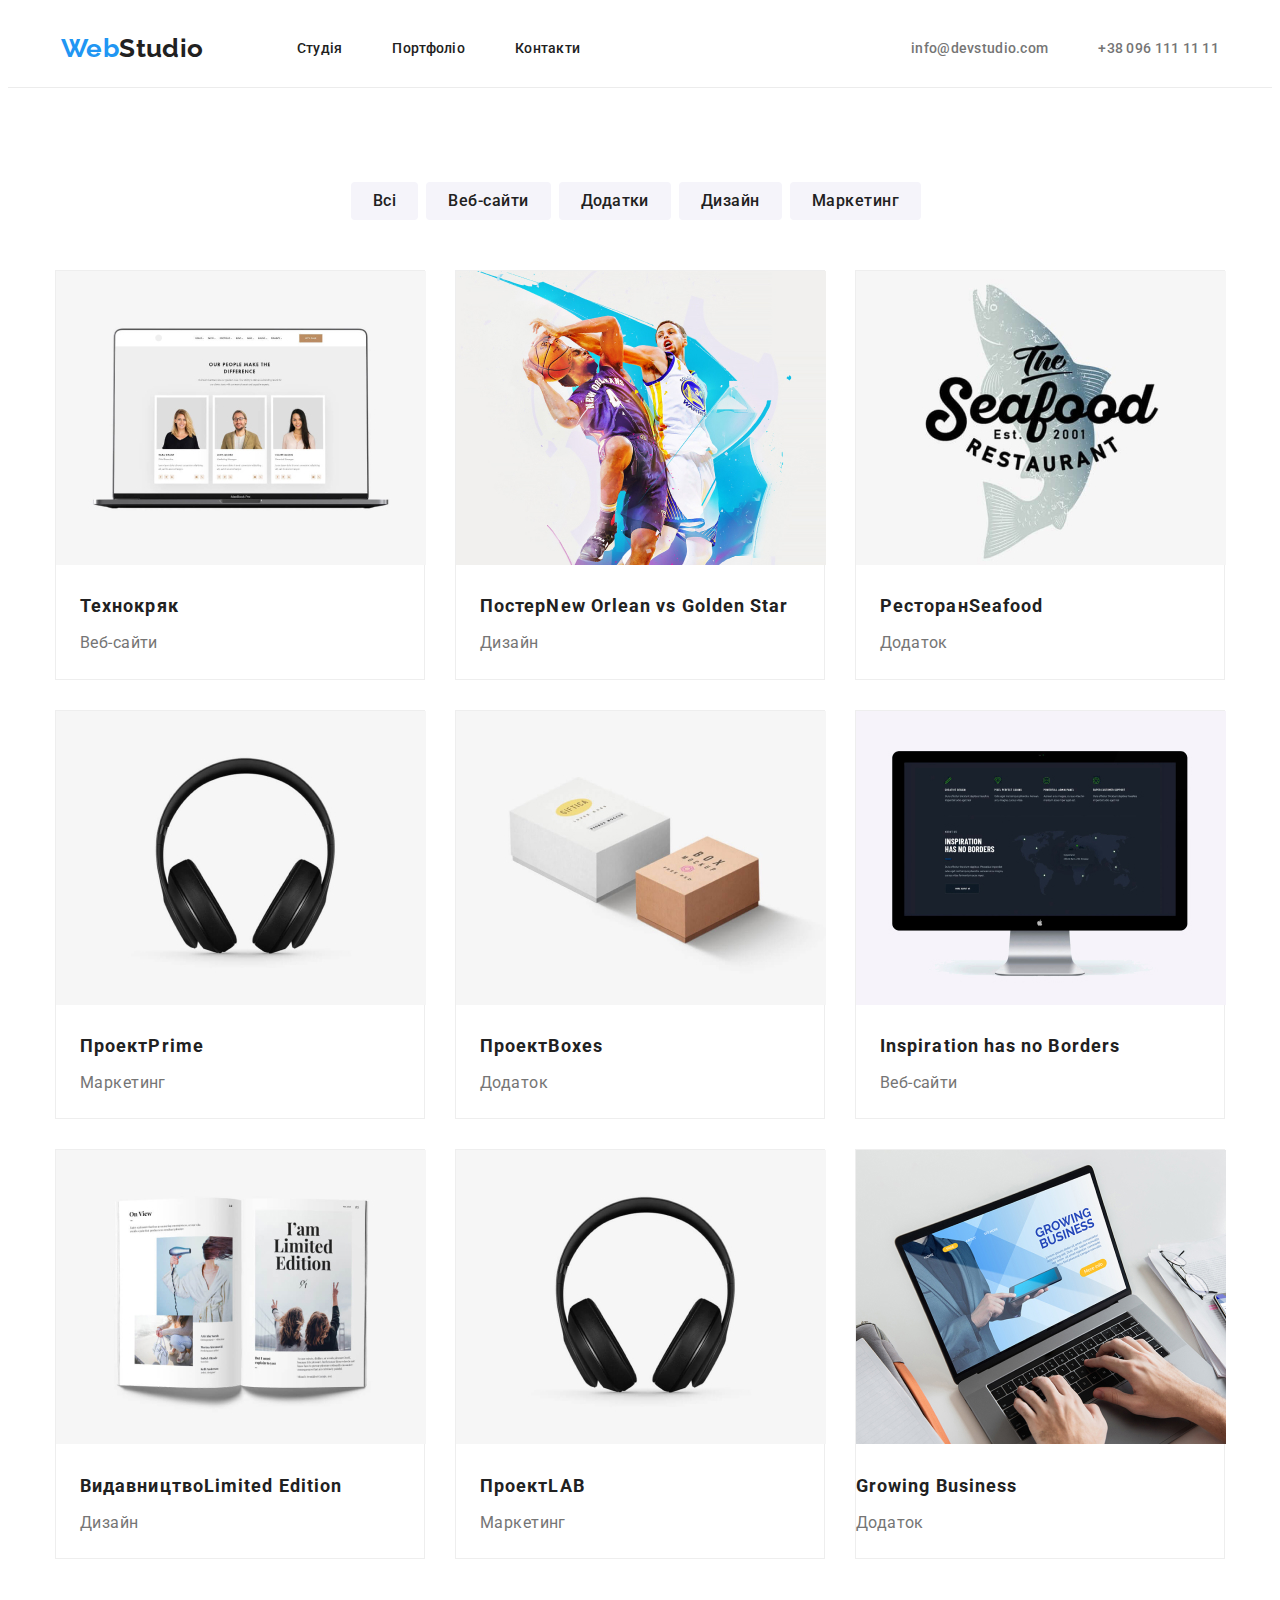
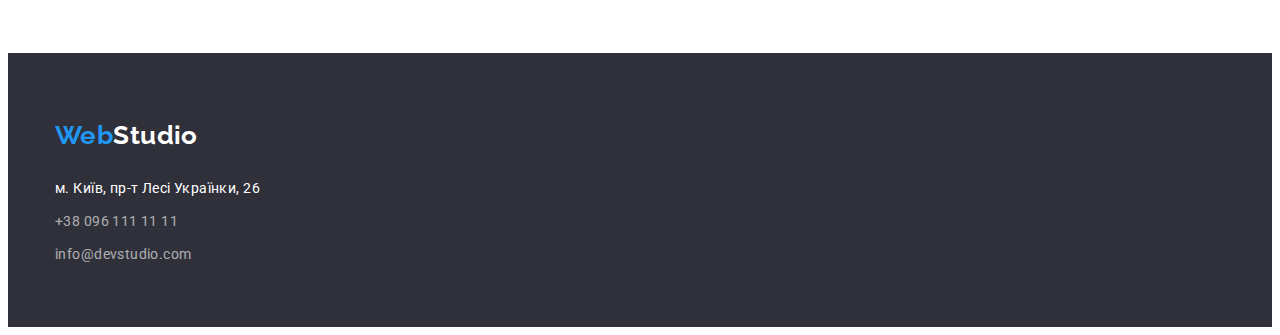
==== portfolio.html @ 0c7cf267 "u" ====
<!DOCTYPE html>
<html lang="uk">
<head>
    <meta charset="UTF-8">
    <meta http-equiv="X-UA-Compatible" content="IE=edge">
    <meta name="viewport" content="width=device-width, initial-scale=1.0">
    <title>WebStudio</title>
    <link href="https://fonts.googleapis.com/css2?family=Raleway:wght@700&family=Roboto:wght@400;500;700;900&display=swap" rel="stylesheet">
    <link rel="stylesheet" href="https://cdnjs.cloudflare.com/ajax/libs/modern-normalize/1.1.0/modern-normalize.min.css" integrity="sha512-wpPYUAdjBVSE4KJnH1VR1HeZfpl1ub8YT/NKx4PuQ5NmX2tKuGu6U/JRp5y+Y8XG2tV+wKQpNHVUX03MfMFn9Q==" crossorigin="anonymous" referrerpolicy="no-referrer" />
    <link rel="stylesheet" href="./css/styles.css" />
</head>
<body>
    <header class="header-block">
        <div class="main-header-block container">
            <a href="./index.html" lang="en" class="logo-black"><span class="logo-web">Web</span>Studio</a>
            <nav>
                <ul class="site-nav list">
                    <li class="item-nav">
                        <a href="./index.html"><span class="site-nav-link">Студія</span></a>
                    </li>
                    <li class="item-nav">
                        <a href="./portfolio.html"><span class="site-nav-link">Портфоліо</span></a>
                    </li>
                    <li class="item-nav">
                        <a href="./index.html"><span class="site-nav-link">Контакти</span></a>
                    </li>
                </ul>
            </nav>
            <ul class="site-nav list">
                <li class="site-nav-item">
                <a href="mailto:info@devstudio.com" class="contacts-nav-link">info@devstudio.com</a>
                </li>
                <li class="site-nav-item">
                <a href="tel:+380961111111" class="contacts-nav-link">+38 096 111 11 11</a>
                </li>
            </ul>
        </div>
    </header>
    <main>
       <section class="container-portfolio container">
            <ul class="portfolio-button-block list">
                <li>
                <button type="button" class="button-portfolio">Всі</button>
                </li>
                <li>
                <button type="button" class="button-portfolio">Веб-сайти</button>
                </li>
                <li>
                <button type="button" class="button-portfolio">Додатки</button>
                </li>
                <li>
                <button type="button" class="button-portfolio">Дизайн</button>
                </li>
                <li>
                <button type="button" class="button-portfolio">Маркетинг</button>
                </li>
            </ul>
            <ul class="portfolio-items-block list">
                <li class="portfolio-items-main">
                        <img src="./images/technocrat.jpg" width="370" alt="Технокряк" class="img">
                        <div class="portfolio-items-text">
                            <h3 class="portfolio-items-name">Технокряк</h3>
                            <p class="portfolio-items">Веб-сайти</p>
                        </div>
                </li>
                <li class="portfolio-items-main">
                        <img src="./images/postergame.jpg" width="370" alt="Постер New Orlean vs Golden Star" class="img">
                        <div class="portfolio-items-text">
                            <h3 class="portfolio-items-name">Постер<span lang="en">New Orlean vs Golden Star</span></h3>
                            <p class="portfolio-items">Дизайн</p>
                        </div>
                </li>
                <li class="portfolio-items-main">
                        <img src="./images/seafood.jpg" width="370" alt="Ресторан Seafood" class="img">
                        <div class="portfolio-items-text">
                            <h3 class="portfolio-items-name">Ресторан<span lang="en">Seafood</span></h3>
                            <p class="portfolio-items">Додаток</p>
                        </div>
                </li>
                <li class="portfolio-items-main">
                    <img src="./images/prime.jpg" width="370" alt="Проект Prime" class="img">
                    <div class="portfolio-items-text">
                        <h3 class="portfolio-items-name">Проект<span lang="en">Prime</span></h3>
                        <p class="portfolio-items">Маркетинг</p>
                    </div>
                </li>
                <li class="portfolio-items-main">
                    <img src="./images/boxes.jpg" width="370" alt="Проект Boxes" class="img">
                    <div class="portfolio-items-text">
                        <h3 class="portfolio-items-name">Проект<span lang="en">Boxes</span></h3>
                        <p class="portfolio-items">Додаток</p>
                    </div>
                </li>
                <li class="portfolio-items-main">
                    <img src="./images/inspiration.jpg" width="370" alt="Inspiration has no Borders" class="img">
                    <div class="portfolio-items-text">
                        <h3 class="portfolio-items-name" lang="en">Inspiration has no Borders</h3>
                        <p class="portfolio-items">Веб-сайти</p>
                    </div>
                </li>
                <li class="portfolio-items-main">
                    <img src="./images/limited.jpg" width="370" alt="Видавництво Limited Edition" class="img">
                    <div class="portfolio-items-text">
                        <h3 class="portfolio-items-name">Видавництво<span lang="en">Limited Edition</span></h3>
                        <p class="portfolio-items">Дизайн</p>
                    </div>
                </li>
                <li class="portfolio-items-main">
                    <img src="./images/prime.jpg" width="370" alt="Проект LAB" class="img">
                    <div class="portfolio-items-text">
                        <h3 class="portfolio-items-name">Проект<span lang="en">LAB</span></h3>
                        <p class="portfolio-items">Маркетинг</p>
                    </div>
                </li>
                <li class="portfolio-items-main">
                        <img src="./images/growing.jpg" width="370" alt="Growing Business" class="img">
                        <div class="portfolio-items-text"></div>
                            <h3 class="portfolio-items-name" lang="en">Growing Business</h3>
                            <p class="portfolio-items">Додаток</p>
                        </div>
                </li>
            </ul>
       </section>  
    </main>
    <footer class="footer">
        <div class="container ">
            <div class="footer-maine">
                <a href="./index.html" lang="en" class="logo-wight"><span class="logo-web">Web</span>Studio</a>
                <address class="list">
                    <ul class="footer-addresslist list">
                        <li class="footer-contacts">м. Київ, пр-т Лесі Українки, 26</li>
                        <li class="footer-contacts">
                            <a href="tel:+380961111111" class="footer-contacts-text">+38 096 111 11 11</a>
                        </li>
                        <li class="footer-contacts">
                            <a href=".info@devstudio.com" class="footer-contacts-text">info@devstudio.com</a>
                        </li>
                    </ul>
                </address>
            </div>
        </div>
    </footer>
</body>
</html>
---- css/styles.css ----
:root {
    --main-text-color: #212121;
    --accent-color: #2196F3;
    --backround-color: #FFFFFF;
    --second-text-color: #757575;
}

*,
*::before,
*::after {
  box-sizing: border-box;
  text-decoration: none;
}

h1, h2, h3, h4, p, a {
    margin: 0;
    padding: 0;
}
.container{
    width: 1200px;
    margin-left: auto;
    margin-right: auto;
}

.header-block {
    height: 80px;
    border-bottom: 1px solid #ECECEC;
}

.main-header-block {
    display: flex;
    justify-content: center;
    align-items: center;
}

.list{
    padding: 0;
    margin: 0;
    list-style: none;
}

body{
    background-color: var(--backround-color);
    color: var(--main-text-color);
    font-family: 'Roboto', sans-serif;
    font-weight: 400;
    font-size:14px ;
    line-height: 1.17;
    letter-spacing: 0.03em;
}

.logo-black {
    font-family: 'Raleway', sans-serif;
    font-weight: 700;
    font-size: 26px ;
    color: var(--main-text-color);

}

.logo-wight {
    font-family: 'Raleway', sans-serif;
    font-weight: 700;
    font-size: 26px ;
    color: var(--backround-color);
}

.logo-web {
    color: var(--accent-color)
}

.site-nav {
    display: flex;
}

.item-nav:not(:last-child) {
   margin-right: 50px;
}
.item-nav:first-child {
    margin-left:  93px;
 }

.site-nav-item:not(:last-child) {
    margin-right: 50px;
}
.site-nav-item:first-child {
    margin-left: 331px;
}

.site-nav-link {
    display: flex;
    margin-top: 32px;
    margin-bottom: 32px;
    
    font-weight: 500;
    color: var(--main-text-color);
    letter-spacing: 0.02em; 
}

.contacts-nav-link {
    color: var(--second-text-color);

    font-weight: 500;
    letter-spacing: 0.02em;
}

.site-nav-link:hover, .site-nav-link:focus,
.contacts-nav-link:hover, .contacts-nav-link:focus,
.footer-contacts:hover, .footer-contacts:focus
 {
    color: var(--accent-color)
}

.main-headline{
    max-width: 1600px;
    height: 600px;
    margin-left: auto;
    margin-right: auto;
    background-image: #2F303A solid 40%;
    background-image: url("../images/main.jpg");
    background-repeat: no-repeat;
    background-size: cover;   
}

.main-headline-text{
    padding-top: 200px;
    color: var(--backround-color);

    font-weight: 900;
    font-size:44px;
    line-height: 1.36;
    text-align: center;
    text-transform: uppercase;
    letter-spacing: 0.06em;
}

.bautton-block {
    display: flex;
    justify-content:center;
    margin-top: 30px;
    min-width: 200px;
    height: 50px;
}

.order-button {
    padding: 10px 32px;
    border: none;
    border-radius: 4px;
    min-block-size: 200;
    height: 50;
            
    color: var(--backround-color);
    background-color: var(--accent-color);

    font-family: 'Roboto', sans-serif;
    font-weight: 700;
    font-size:16px;
    line-height: 1.89;
    letter-spacing: 0.03em;
    text-align: center;
    cursor: pointer;
    letter-spacing: 0.06em;
 }

 .advantages-main {
    margin-top: 94px;
 }
.we-doing, .our-advantages, .our-team  {
    display: flex;
    justify-content: center;
    flex-wrap: wrap;
 }

 .our-advantages-item::before {
     display: block;
     content:"";
     height: 70px;
     background-color: #F5F4FA;
     border-radius: 4px;
     margin-bottom: 30px;
}


.our-advantages-item:first-child {
    margin-left: 15px;
}

.our-advantages-item:last-child {
    margin-right: 15px;
}

.we-doing-item:first-child {
    margin-left: 15px;
}

.we-doing-item:last-child {
    margin-right: 15px;
}

.our-advantages-item:not(last-child) {
    margin-right: 30px;

 }

.our-advantages-item {
    width: 270px;
 }

 .we-doing{
    margin-bottom: 0px;
}

 .we-doing-section{
    margin-top: 94px;
 }

 .we-doing-item{
    margin-top: 50px;
 }


 
.we-doing-item:not(last-child) {
    margin-right: 30px;
}

.benefits-headline{
    font-size:14px;
    font-weight: 700;
    text-transform: uppercase;
}

.benefits-title {
    margin-top: 10px;

    color: var(--second-text-color);
    line-height: 1.71;
}

.our-team-block {
    margin-top:94px;
    background-color: #F5F4FA;
    padding-top: 94px;
    padding-bottom: 94px;
}
.second-headline {
    font-weight: 700;
    font-size:36px ;
    text-align: center;
}

.our-team {
      margin-top: 50px;
}

.our-team-item:not(last-child) {
    margin-right: 30px;
}

.our-team-item:first-child {
    margin-left: 15px;
}

.our-team-item:last-child {
    margin-right: 15px;
}

.our-team-item {
    background-color: var(--backround-color);
    width: 270px;
}

.command {
    padding-top: 30px;
    padding-bottom: 30px;
}

.command-name {
    font-weight: 500;
    font-size:16px;
    text-align: center;
}

.command-name-position {
    margin-top: 10px;

    font-size:16px ;
    color: #757575;
    text-align: center;
}

address {font-style: normal;}

.footer {
    background-color: #2F303A;
    padding-top: 60px;
    padding-bottom: 60px;
    
    line-height: 1.71;
    color: var(--backround-color);
}

.footer-contacts {
    color: var(--backround-color)
}

.footer-maine {
    margin-left: 15px;
}

.footer-addresslist {
    margin-top: 20px;
}

.footer-contacts:first-child {
    color: var(--backround-color);
}

.footer-contacts:nth-child(n+2) {
    margin-top: 9px;
}

.footer-contacts-text {
color: var(--backround-color); opacity: 0.6;
}

.container-portfolio{
   margin-bottom: 94px;
   margin-top: 94px;
}

.portfolio-button-block {
    display: flex;
    flex-wrap: wrap;
    justify-content: center;
}

.button-portfolio:not(last-child) {
    margin-right: 8px;
}

.button-portfolio {
background-color: #F5F4FA;
height: 38px;
border: none ;
border-radius: 4px;
padding: 6px 22px 6px 22px;

font-family: 'Roboto', sans-serif;
cursor: pointer;
font-weight: 500;
font-size: 16px;
line-height: 1.63;
text-align: center;
letter-spacing: 0.03em;
color: var(--main-text-color);

}



.button-portfolio:hover, .button-portfolio:focus {
background-color: var(--accent-color);
color: var(--backround-color);
}

.portfolio-items-block {
    display: flex;
    flex-wrap: wrap;
    margin-top: 50px;
    margin-right: 15px;
    margin-left: 15px;
}

.portfolio-items-main {
    border: 1px solid #EEEEEE;
    width: calc((100% - 60px)/3);
    margin-right: 30px;
    margin-bottom: 30px;
}

.portfolio-items-main:nth-child(3n) {
    margin-right: 0px;
}

.portfolio-items-main:nth-last-child(-n+3) {
    margin-bottom: 0px;
}

.portfolio-items-text {
   margin: 20px 24px 20px 24px;
}

.portfolio-items-name {
    font-weight: 700;
    font-size: 18px;
    line-height: 2;
    letter-spacing: 0.06em;
}

.portfolio-items {
   margin-top: 4px;

    font-size: 16px;
    line-height: 1.89;
    color: #757575;
}
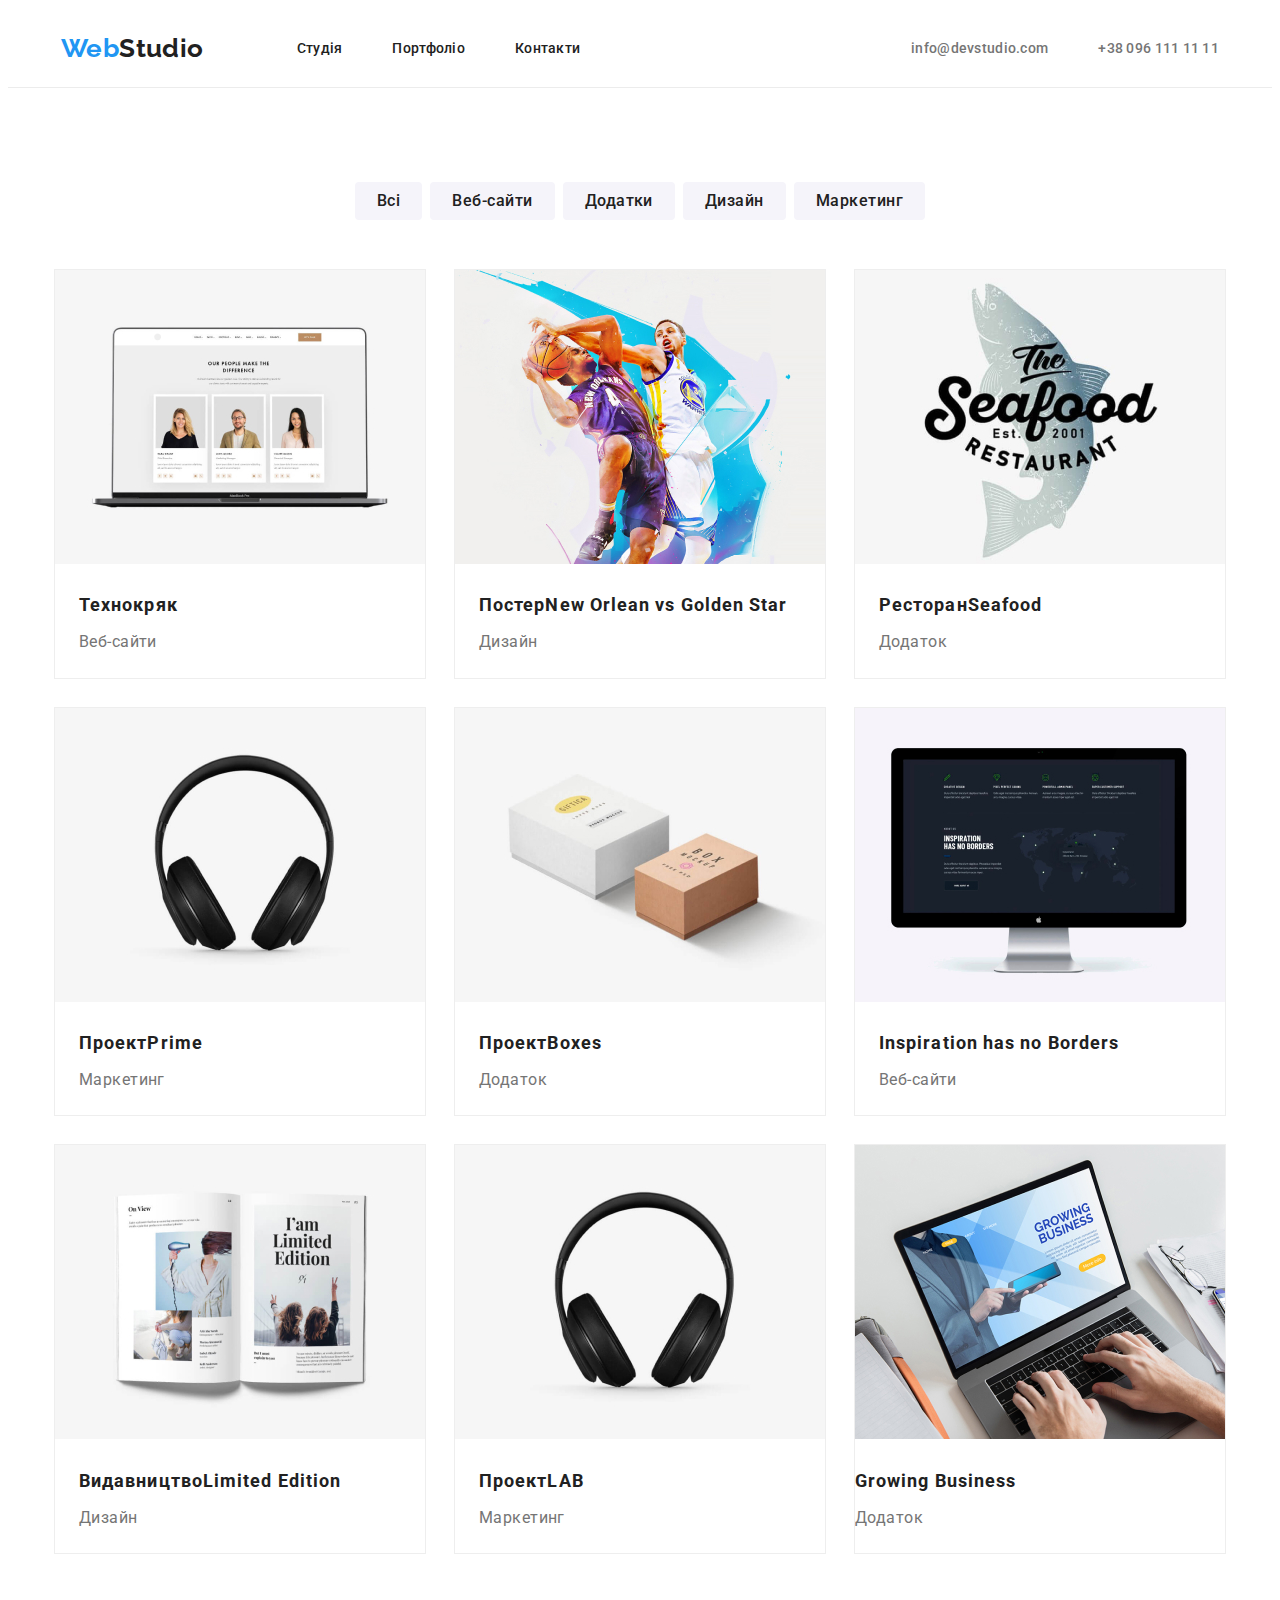
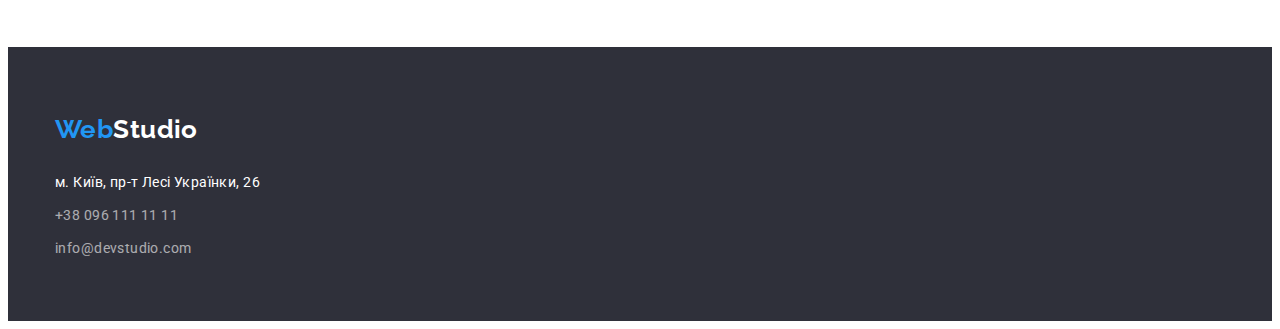
==== commit bebd4762: "u" ====
--- a/portfolio.html
+++ b/portfolio.html
@@ -37,89 +37,91 @@
         </div>
     </header>
     <main>
-       <section class="container-portfolio container">
-            <ul class="portfolio-button-block list">
-                <li>
-                <button type="button" class="button-portfolio">Всі</button>
-                </li>
-                <li>
-                <button type="button" class="button-portfolio">Веб-сайти</button>
-                </li>
-                <li>
-                <button type="button" class="button-portfolio">Додатки</button>
-                </li>
-                <li>
-                <button type="button" class="button-portfolio">Дизайн</button>
-                </li>
-                <li>
-                <button type="button" class="button-portfolio">Маркетинг</button>
-                </li>
-            </ul>
-            <ul class="portfolio-items-block list">
-                <li class="portfolio-items-main">
-                        <img src="./images/technocrat.jpg" width="370" alt="Технокряк" class="img">
+         <section class="container-portfolio">
+            <div class="container">
+                <ul class="portfolio-button-block list">
+                    <li class="button-maine-portfolio">
+                        <button type="button" class="button-portfolio">Всі</button>
+                    </li>
+                    <li class="button-maine-portfolio">
+                        <button type="button" class="button-portfolio">Веб-сайти</button>
+                    </li>
+                    <li class="button-maine-portfolio">
+                        <button type="button" class="button-portfolio">Додатки</button>
+                    </li>
+                    <li class="button-maine-portfolio">
+                        <button type="button" class="button-portfolio">Дизайн</button>
+                    </li>
+                    <li class="button-maine-portfolio">
+                        <button type="button" class="button-portfolio">Маркетинг</button>
+                    </li>
+                </ul>
+                <ul class="portfolio-items-block list">
+                    <li class="portfolio-items-main">
+                            <img src="./images/technocrat.jpg" width="370" alt="Технокряк" class="img">
+                            <div class="portfolio-items-text">
+                                <h3 class="portfolio-items-name">Технокряк</h3>
+                                <p class="portfolio-items">Веб-сайти</p>
+                            </div>
+                    </li>
+                    <li class="portfolio-items-main">
+                            <img src="./images/postergame.jpg" width="370" alt="Постер New Orlean vs Golden Star" class="img">
+                            <div class="portfolio-items-text">
+                                <h3 class="portfolio-items-name">Постер<span lang="en">New Orlean vs Golden Star</span></h3>
+                                <p class="portfolio-items">Дизайн</p>
+                            </div>
+                    </li>
+                    <li class="portfolio-items-main">
+                            <img src="./images/seafood.jpg" width="370" alt="Ресторан Seafood" class="img">
+                            <div class="portfolio-items-text">
+                                <h3 class="portfolio-items-name">Ресторан<span lang="en">Seafood</span></h3>
+                                <p class="portfolio-items">Додаток</p>
+                            </div>
+                    </li>
+                    <li class="portfolio-items-main">
+                        <img src="./images/prime.jpg" width="370" alt="Проект Prime" class="img">
                         <div class="portfolio-items-text">
-                            <h3 class="portfolio-items-name">Технокряк</h3>
+                            <h3 class="portfolio-items-name">Проект<span lang="en">Prime</span></h3>
+                            <p class="portfolio-items">Маркетинг</p>
+                        </div>
+                    </li>
+                    <li class="portfolio-items-main">
+                        <img src="./images/boxes.jpg" width="370" alt="Проект Boxes" class="img">
+                        <div class="portfolio-items-text">
+                            <h3 class="portfolio-items-name">Проект<span lang="en">Boxes</span></h3>
+                            <p class="portfolio-items">Додаток</p>
+                        </div>
+                    </li>
+                    <li class="portfolio-items-main">
+                        <img src="./images/inspiration.jpg" width="370" alt="Inspiration has no Borders" class="img">
+                        <div class="portfolio-items-text">
+                            <h3 class="portfolio-items-name" lang="en">Inspiration has no Borders</h3>
                             <p class="portfolio-items">Веб-сайти</p>
                         </div>
-                </li>
-                <li class="portfolio-items-main">
-                        <img src="./images/postergame.jpg" width="370" alt="Постер New Orlean vs Golden Star" class="img">
+                    </li>
+                    <li class="portfolio-items-main">
+                        <img src="./images/limited.jpg" width="370" alt="Видавництво Limited Edition" class="img">
                         <div class="portfolio-items-text">
-                            <h3 class="portfolio-items-name">Постер<span lang="en">New Orlean vs Golden Star</span></h3>
+                            <h3 class="portfolio-items-name">Видавництво<span lang="en">Limited Edition</span></h3>
                             <p class="portfolio-items">Дизайн</p>
                         </div>
-                </li>
-                <li class="portfolio-items-main">
-                        <img src="./images/seafood.jpg" width="370" alt="Ресторан Seafood" class="img">
+                    </li>
+                    <li class="portfolio-items-main">
+                        <img src="./images/prime.jpg" width="370" alt="Проект LAB" class="img">
                         <div class="portfolio-items-text">
-                            <h3 class="portfolio-items-name">Ресторан<span lang="en">Seafood</span></h3>
-                            <p class="portfolio-items">Додаток</p>
+                            <h3 class="portfolio-items-name">Проект<span lang="en">LAB</span></h3>
+                            <p class="portfolio-items">Маркетинг</p>
                         </div>
-                </li>
-                <li class="portfolio-items-main">
-                    <img src="./images/prime.jpg" width="370" alt="Проект Prime" class="img">
-                    <div class="portfolio-items-text">
-                        <h3 class="portfolio-items-name">Проект<span lang="en">Prime</span></h3>
-                        <p class="portfolio-items">Маркетинг</p>
-                    </div>
-                </li>
-                <li class="portfolio-items-main">
-                    <img src="./images/boxes.jpg" width="370" alt="Проект Boxes" class="img">
-                    <div class="portfolio-items-text">
-                        <h3 class="portfolio-items-name">Проект<span lang="en">Boxes</span></h3>
-                        <p class="portfolio-items">Додаток</p>
-                    </div>
-                </li>
-                <li class="portfolio-items-main">
-                    <img src="./images/inspiration.jpg" width="370" alt="Inspiration has no Borders" class="img">
-                    <div class="portfolio-items-text">
-                        <h3 class="portfolio-items-name" lang="en">Inspiration has no Borders</h3>
-                        <p class="portfolio-items">Веб-сайти</p>
-                    </div>
-                </li>
-                <li class="portfolio-items-main">
-                    <img src="./images/limited.jpg" width="370" alt="Видавництво Limited Edition" class="img">
-                    <div class="portfolio-items-text">
-                        <h3 class="portfolio-items-name">Видавництво<span lang="en">Limited Edition</span></h3>
-                        <p class="portfolio-items">Дизайн</p>
-                    </div>
-                </li>
-                <li class="portfolio-items-main">
-                    <img src="./images/prime.jpg" width="370" alt="Проект LAB" class="img">
-                    <div class="portfolio-items-text">
-                        <h3 class="portfolio-items-name">Проект<span lang="en">LAB</span></h3>
-                        <p class="portfolio-items">Маркетинг</p>
-                    </div>
-                </li>
-                <li class="portfolio-items-main">
-                        <img src="./images/growing.jpg" width="370" alt="Growing Business" class="img">
-                        <div class="portfolio-items-text"></div>
-                            <h3 class="portfolio-items-name" lang="en">Growing Business</h3>
-                            <p class="portfolio-items">Додаток</p>
-                        </div>
-                </li>
-            </ul>
+                    </li>
+                    <li class="portfolio-items-main">
+                            <img src="./images/growing.jpg" width="370" alt="Growing Business" class="img">
+                            <div class="portfolio-items-text"></div>
+                                <h3 class="portfolio-items-name" lang="en">Growing Business</h3>
+                                <p class="portfolio-items">Додаток</p>
+                            </div>
+                    </li>
+                </ul>
+            </div>
        </section>  
     </main>
     <footer class="footer">
--- a/css/styles.css
+++ b/css/styles.css
@@ -88,8 +88,8 @@
 
 .site-nav-link {
     display: flex;
-    margin-top: 32px;
-    margin-bottom: 32px;
+    padding-top: 32px;
+    padding-bottom: 32px;
     
     font-weight: 500;
     color: var(--main-text-color);
@@ -162,71 +162,58 @@
  }
 
  .advantages-main {
-    margin-top: 94px;
+   padding-top: 94px;
  }
 .we-doing, .our-advantages, .our-team  {
     display: flex;
+    flex-wrap: wrap;
+    padding-left: 15px;
+    padding-right: 15px;
+ }
+
+.icon-box {
+     display: flex;
+     justify-content: center;
+     align-items: center;
+}
+
+.icon-advantages{
+    display: flex;
+    width: 270px;
+    height: 120px;
     justify-content: center;
-    flex-wrap: wrap;
- }
-
- .our-advantages-item::before {
-     display: block;
-     content:"";
-     height: 70px;
-     background-color: #F5F4FA;
-     border-radius: 4px;
-     margin-bottom: 30px;
-}
-
-
-.our-advantages-item:first-child {
-    margin-left: 15px;
-}
-
-.our-advantages-item:last-child {
-    margin-right: 15px;
-}
-
-.we-doing-item:first-child {
-    margin-left: 15px;
-}
-
-.we-doing-item:last-child {
-    margin-right: 15px;
-}
-
-.our-advantages-item:not(last-child) {
+    background-color: rgba(245, 244, 250, 1) ;
+    border-radius: 4px;
+}
+
+.our-advantages-item:not(:last child) {
     margin-right: 30px;
 
- }
+}
 
 .our-advantages-item {
     width: 270px;
- }
-
- .we-doing{
-    margin-bottom: 0px;
 }
 
  .we-doing-section{
-    margin-top: 94px;
- }
+    padding-top: 94px;
+    padding-bottom: 94px;
+}
 
  .we-doing-item{
     margin-top: 50px;
- }
-
-
+}
  
-.we-doing-item:not(last-child) {
+.we-doing-item:not(:last-child){
     margin-right: 30px;
+    
 }
 
 .benefits-headline{
     font-size:14px;
     font-weight: 700;
     text-transform: uppercase;
+    margin-top: 30px;
 }
 
 .benefits-title {
@@ -237,7 +224,6 @@
 }
 
 .our-team-block {
-    margin-top:94px;
     background-color: #F5F4FA;
     padding-top: 94px;
     padding-bottom: 94px;
@@ -252,21 +238,17 @@
       margin-top: 50px;
 }
 
-.our-team-item:not(last-child) {
+.our-team-item:not(:last-child) {
     margin-right: 30px;
-}
-
-.our-team-item:first-child {
-    margin-left: 15px;
-}
-
-.our-team-item:last-child {
-    margin-right: 15px;
 }
 
 .our-team-item {
     background-color: var(--backround-color);
-    width: 270px;
+    border-radius: 4px;
+    border-radius: 4px;
+    box-shadow: 0 2px 1px 0 rgba(0, 0, 0, 0.2),
+    0 1px 1px 0 rgba(0, 0, 0, 0.14),
+    0 1px 3px 0 rgba(0, 0, 0, 0.12);
 }
 
 .command {
@@ -320,12 +302,12 @@
 }
 
 .footer-contacts-text {
-color: var(--backround-color); opacity: 0.6;
+    color: var(--backround-color); opacity: 0.6;
 }
 
 .container-portfolio{
-   margin-bottom: 94px;
-   margin-top: 94px;
+   padding-bottom: 94px;
+   padding-top: 94px;
 }
 
 .portfolio-button-block {
@@ -334,46 +316,43 @@
     justify-content: center;
 }
 
-.button-portfolio:not(last-child) {
+.button-maine-portfolio:not(:last-child) {
     margin-right: 8px;
 }
 
 .button-portfolio {
-background-color: #F5F4FA;
-height: 38px;
-border: none ;
-border-radius: 4px;
-padding: 6px 22px 6px 22px;
-
-font-family: 'Roboto', sans-serif;
-cursor: pointer;
-font-weight: 500;
-font-size: 16px;
-line-height: 1.63;
-text-align: center;
-letter-spacing: 0.03em;
-color: var(--main-text-color);
-
-}
-
-
+    background-color: #F5F4FA;
+    height: 38px;
+    border: none ;
+    border-radius: 4px;
+    padding: 6px 22px 6px 22px;
+
+    font-family: 'Roboto', sans-serif;
+    cursor: pointer;
+    font-weight: 500;
+    font-size: 16px;
+    line-height: 1.63;
+    text-align: center;
+    letter-spacing: 0.03em;
+    color: var(--main-text-color);
+
+}
 
 .button-portfolio:hover, .button-portfolio:focus {
-background-color: var(--accent-color);
-color: var(--backround-color);
+    background-color: var(--accent-color);
+    color: var(--backround-color);
 }
 
 .portfolio-items-block {
     display: flex;
     flex-wrap: wrap;
     margin-top: 50px;
-    margin-right: 15px;
-    margin-left: 15px;
+    padding-right: 15px;
+    padding-left: 15px;
 }
 
 .portfolio-items-main {
-    border: 1px solid #EEEEEE;
-    width: calc((100% - 60px)/3);
+    outline:  1px solid #EEEEEE;
     margin-right: 30px;
     margin-bottom: 30px;
 }
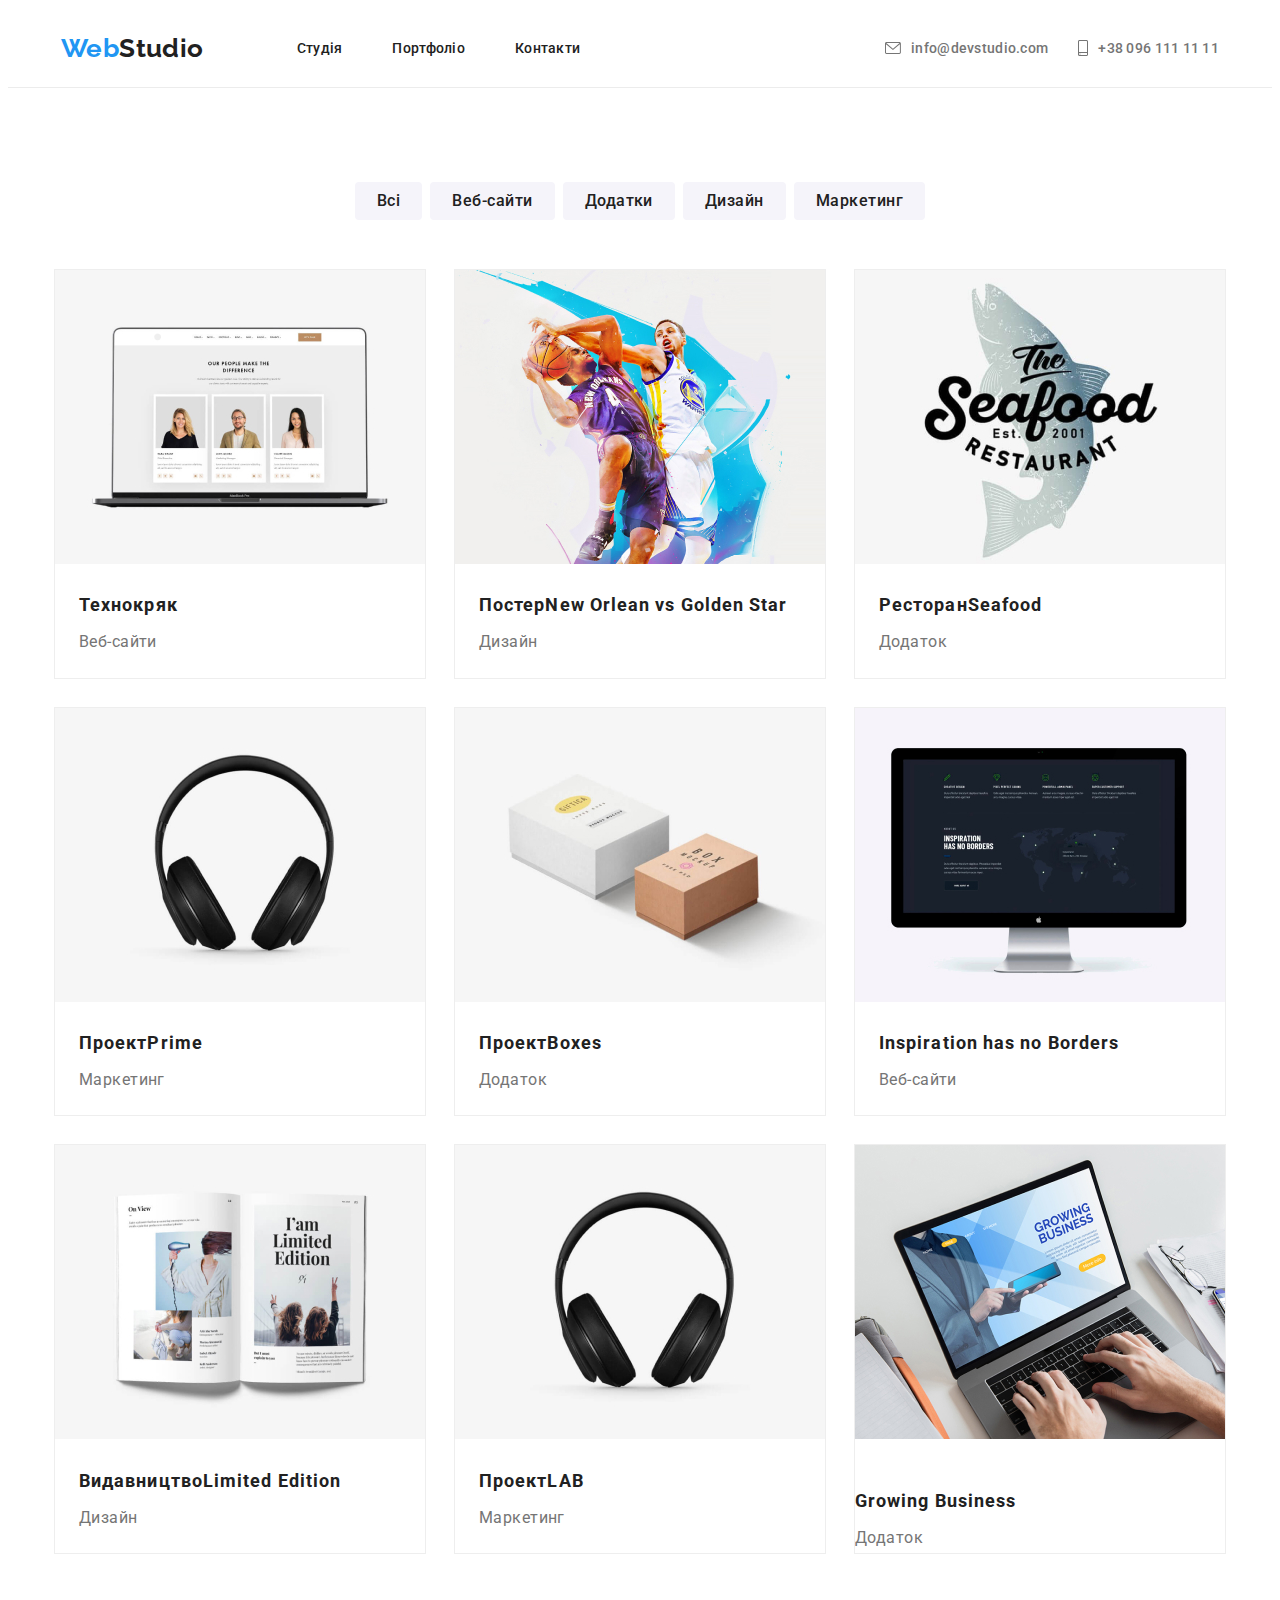
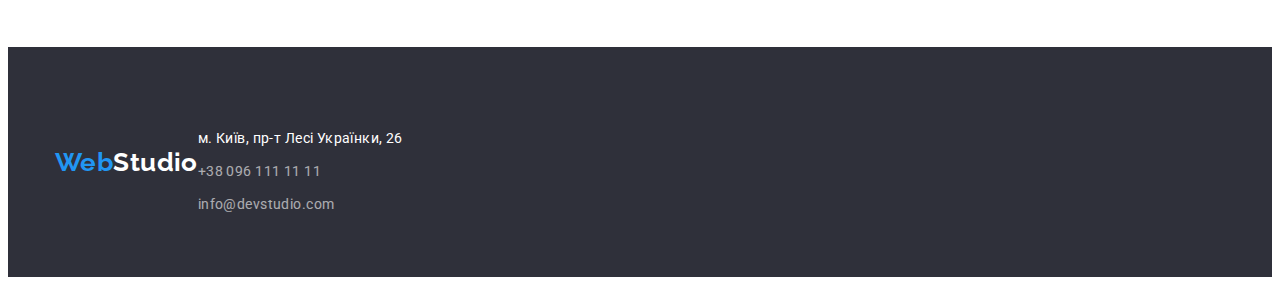
==== commit dd567cb3: "Update portfolio.html" ====
--- a/portfolio.html
+++ b/portfolio.html
@@ -16,22 +16,32 @@
             <nav>
                 <ul class="site-nav list">
                     <li class="item-nav">
-                        <a href="./index.html"><span class="site-nav-link">Студія</span></a>
+                        <a href="./index.html"class="site-nav-link">Студія</a>
                     </li>
                     <li class="item-nav">
-                        <a href="./portfolio.html"><span class="site-nav-link">Портфоліо</span></a>
+                        <a href="./portfolio.html" class="site-nav-link">Портфоліо</a>
                     </li>
                     <li class="item-nav">
-                        <a href="./index.html"><span class="site-nav-link">Контакти</span></a>
+                        <a href="./index.html" class="site-nav-link">Контакти</a>
                     </li>
                 </ul>
             </nav>
             <ul class="site-nav list">
                 <li class="site-nav-item">
-                <a href="mailto:info@devstudio.com" class="contacts-nav-link">info@devstudio.com</a>
+                    <a href="mailto:info@devstudio.com" class="contacts-nav-link">
+                        <svg class="icon-nav" width="16" height="12">
+                            <use xlink:href="./images/sprite.svg#icon-mail"></use>
+                        </svg>
+                        <p class="margin-contacts-nav">info@devstudio.com</p>
+                    </a>
                 </li>
                 <li class="site-nav-item">
-                <a href="tel:+380961111111" class="contacts-nav-link">+38 096 111 11 11</a>
+                    <a href="tel:+380961111111" class="contacts-nav-link">
+                        <svg class="icon-nav" width="10" height="16">
+                            <use xlink:href="./images/sprite.svg#icon-phone"></use>
+                        </svg>
+                        <p class="margin-contacts-nav">+38 096 111 11 11</p>
+                    </a>
                 </li>
             </ul>
         </div>
--- a/css/styles.css
+++ b/css/styles.css
@@ -70,6 +70,8 @@
 
 .site-nav {
     display: flex;
+    flex-wrap: wrap;
+    align-items: center;
 }
 
 .item-nav:not(:last-child) {
@@ -80,10 +82,15 @@
  }
 
 .site-nav-item:not(:last-child) {
-    margin-right: 50px;
+    margin-right: 30px;
 }
 .site-nav-item:first-child {
-    margin-left: 331px;
+    margin-left: 305px;
+}
+
+.site-nav-item {
+    display: flex;
+    align-items: center;
 }
 
 .site-nav-link {
@@ -96,18 +103,39 @@
     letter-spacing: 0.02em; 
 }
 
+.site-nav-item{
+    padding-top: 32px;
+    padding-bottom: 32px;
+}
+
 .contacts-nav-link {
+    display: flex;
+    flex-wrap: wrap;
+    align-items: center;
     color: var(--second-text-color);
-
+    
     font-weight: 500;
     letter-spacing: 0.02em;
 }
 
-.site-nav-link:hover, .site-nav-link:focus,
-.contacts-nav-link:hover, .contacts-nav-link:focus,
-.footer-contacts:hover, .footer-contacts:focus
- {
-    color: var(--accent-color)
+.margin-contacts-nav {
+    margin-left: 10px;
+}
+
+.icon-nav {
+  fill: currentColor;
+}
+
+.contacts-nav-link:hover, .contacts-nav-link:focus {
+    color: var(--accent-color);
+}
+
+.site-nav-link:focus, .site-nav-link:hover {
+    color: var(--accent-color);
+}
+
+.site-nav-item {
+    cursor: pointer;
 }
 
 .main-headline{
@@ -161,9 +189,10 @@
     letter-spacing: 0.06em;
  }
 
- .advantages-main {
+.advantages-main {
    padding-top: 94px;
  }
+
 .we-doing, .our-advantages, .our-team  {
     display: flex;
     flex-wrap: wrap;
@@ -172,23 +201,19 @@
  }
 
 .icon-box {
-     display: flex;
-     justify-content: center;
-     align-items: center;
-}
-
-.icon-advantages{
-    display: flex;
+    display: flex;
+    flex-wrap: wrap;
+    align-items: center;
+    justify-content: center;
     width: 270px;
     height: 120px;
-    justify-content: center;
     background-color: rgba(245, 244, 250, 1) ;
     border-radius: 4px;
-}
-
-.our-advantages-item:not(:last child) {
+   
+}
+
+.our-advantages-item:not(:last-child) {
     margin-right: 30px;
-
 }
 
 .our-advantages-item {
@@ -270,6 +295,81 @@
     text-align: center;
 }
 
+.icon-social-networks-ul {
+    display: flex;
+    flex-wrap: wrap;
+    margin-top: 16px;
+    padding-right: 32px;
+    padding-left: 32px;
+}
+
+.icon-social-networks-li:not(:last-child) {
+    margin-right: 10px;
+}
+
+.icon-social-networks {
+    display: flex;
+    flex-wrap: wrap;
+    justify-content: center;
+    align-items: center;
+    cursor: pointer;
+    width: 44px;
+    height: 44px;
+    color: #AFB1B8;
+}
+
+.icon-s-n {
+    fill: currentColor;
+   }
+
+
+.icon-social-networks:hover,
+.icon-social-networks:focus {
+    background-color: var(--accent-color);
+    border-radius: 50%;
+    color: var(--backround-color);
+}
+
+.companis-container {
+    display: flex;
+    padding-top: 94px;
+    padding-bottom: 94px;
+}
+
+.icon-companis-ul  {
+    display: flex;
+    flex-wrap: wrap;
+    margin-top: 50px;
+    padding-left: 15px;
+    padding-right: 15px;
+}
+
+.icon-companis-li:not(:last-child) {
+    margin-right: 30px;
+}
+
+.icon-companies:hover, .icon-companies:focus {
+    outline:  1px solid var(--accent-color);
+    color: var(--accent-color);
+}
+
+.icon-companies {
+    display: flex;
+    flex-wrap: wrap;
+    justify-content: center;
+    align-items: center;
+    width: 170px;
+    height: 92px;
+    outline:  1px solid #AFB1B8;
+    border-radius: 4px;
+    cursor: pointer;
+    color: #AFB1B8;
+}
+
+.icon-companie {
+   fill: currentColor;
+}
+
 address {font-style: normal;}
 
 .footer {
@@ -281,12 +381,27 @@
     color: var(--backround-color);
 }
 
+.footer .icon-social-networks-ul{
+    padding: 0px;
+}
+
 .footer-contacts {
     color: var(--backround-color)
 }
 
 .footer-maine {
+    display: flex;
+    flex-wrap: wrap;
+    align-items: center;
     margin-left: 15px;
+}
+
+.footer-maine-li:first-child {
+    margin-right: 70px;
+}
+
+.footer-maine-li:nth-child(2) {
+    margin-right: 93px;
 }
 
 .footer-addresslist {
@@ -303,6 +418,17 @@
 
 .footer-contacts-text {
     color: var(--backround-color); opacity: 0.6;
+}
+
+.footer-contacts:hover, .footer-contacts:focus
+ {
+    color: var(--accent-color)
+}
+
+.footer-header {
+    font-weight: 700;
+    text-transform: uppercase;
+    
 }
 
 .container-portfolio{
@@ -341,6 +467,9 @@
 .button-portfolio:hover, .button-portfolio:focus {
     background-color: var(--accent-color);
     color: var(--backround-color);
+    box-shadow: 0 2px 2px 0 rgba(0, 0, 0, 0.12),
+    0 1px 2px 0 rgba(0, 0, 0, 0.08),
+    0 3px 1px 0 rgba(0, 0, 0, 0.1);
 }
 
 .portfolio-items-block {
@@ -355,7 +484,15 @@
     outline:  1px solid #EEEEEE;
     margin-right: 30px;
     margin-bottom: 30px;
-}
+    cursor: pointer;
+}
+
+.portfolio-items-main:hover, .portfolio-items-main:focus {
+    box-shadow: 0 4px 6px 0 rgba(0, 0, 0, 0.16),
+    0 4px 4px 0 rgba(0, 0, 0, 0.06),
+    0 1px 1px 0 rgba(0, 0, 0, 0.12);
+}
+
 
 .portfolio-items-main:nth-child(3n) {
     margin-right: 0px;
@@ -366,7 +503,7 @@
 }
 
 .portfolio-items-text {
-   margin: 20px 24px 20px 24px;
+  padding: 20px 24px 20px 24px;
 }
 
 .portfolio-items-name {
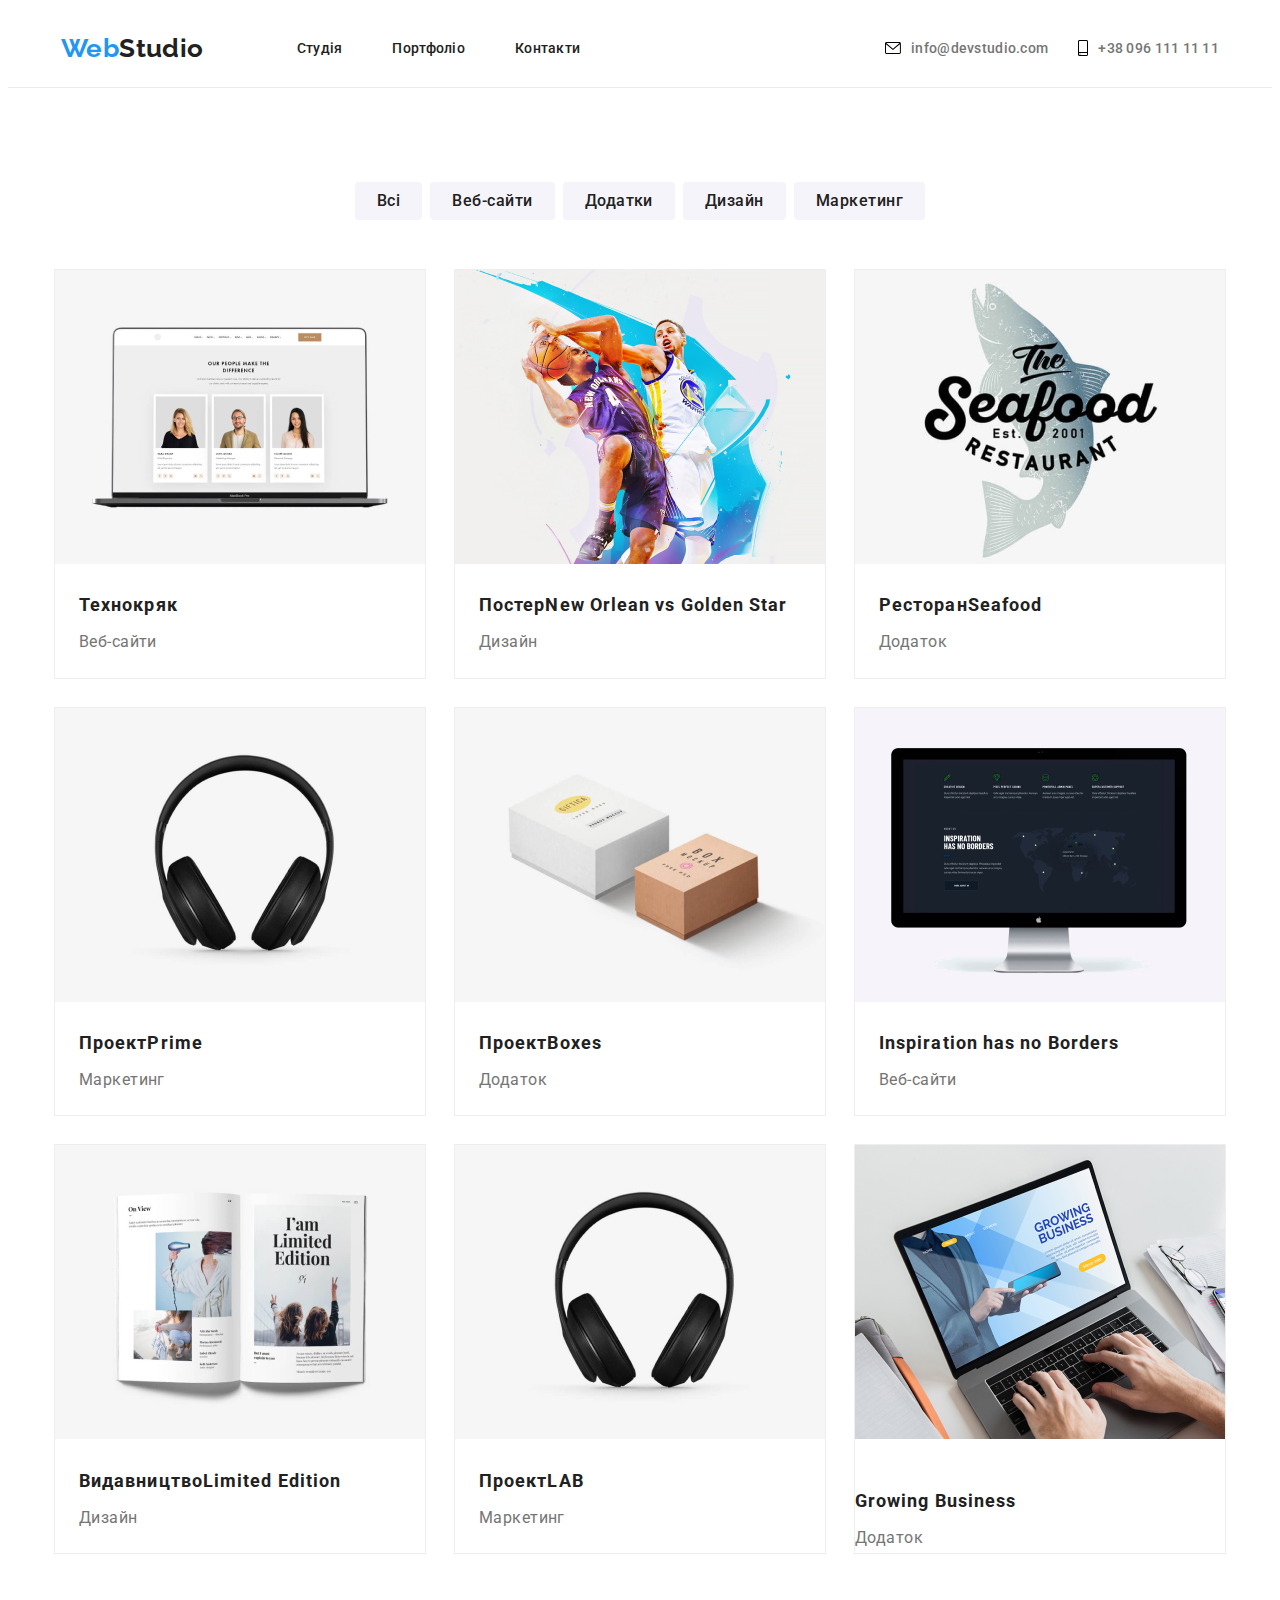
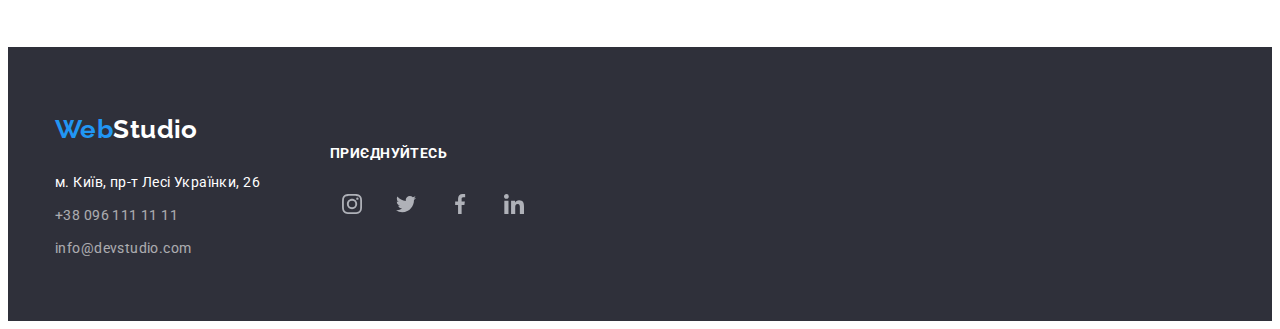
==== commit 688a4cd9: "u" ====
--- a/portfolio.html
+++ b/portfolio.html
@@ -136,20 +136,55 @@
     </main>
     <footer class="footer">
         <div class="container ">
-            <div class="footer-maine">
-                <a href="./index.html" lang="en" class="logo-wight"><span class="logo-web">Web</span>Studio</a>
-                <address class="list">
-                    <ul class="footer-addresslist list">
-                        <li class="footer-contacts">м. Київ, пр-т Лесі Українки, 26</li>
-                        <li class="footer-contacts">
-                            <a href="tel:+380961111111" class="footer-contacts-text">+38 096 111 11 11</a>
+            <ul class="footer-maine list">
+                <li class="footer-maine-li">
+                    <a href="./index.html" lang="en" class="logo-wight"><span class="logo-web">Web</span>Studio</a>
+                    <address class="list">
+                        <ul class="footer-addresslist list">
+                            <li class="footer-contacts">м. Київ, пр-т Лесі Українки, 26</li>
+                            <li class="footer-contacts">
+                                <a href="tel:+380961111111" class="footer-contacts-text">+38 096 111 11 11</a>
+                            </li>
+                            <li class="footer-contacts">
+                                <a href=".info@devstudio.com" class="footer-contacts-text">info@devstudio.com</a>
+                            </li>
+                        </ul>
+                </li>
+                <li class="footer-maine-li">
+                    <a class="footer-header">Приєднуйтесь</a>
+                    <ul class="icon-social-networks-ul list">
+                        <li class="icon-social-networks-li">
+                            <a class="icon-social-networks">
+                                <svg class="icon-s-n" width="20" height="20">
+                                    <use href="./images/sprite.svg#icon-instagram"></use>
+                                </svg>
+                            </a>
                         </li>
-                        <li class="footer-contacts">
-                            <a href=".info@devstudio.com" class="footer-contacts-text">info@devstudio.com</a>
+                        <li class="icon-social-networks-li">
+                            <a class="icon-social-networks">
+                                <svg class="icon-s-n" width="20" height="20">
+                                    <use href="./images/sprite.svg#icon-twitter"></use>
+                                </svg>
+                            </a>
+                        </li>
+                        <li class="icon-social-networks-li">
+                            <a class="icon-social-networks">
+                                <svg class="icon-s-n" width="20" height="20">
+                                    <use href="./images/sprite.svg#icon-facebook"></use>
+                                </svg>
+                            </a>
+                        </li>
+                        <li class="icon-social-networks-li">
+                            <a class="icon-social-networks">
+                                <svg class="icon-s-n" width="20" height="20">
+                                    <use href="./images/sprite.svg#icon-linkedin"></use>
+                                </svg>
+                            </a>
                         </li>
                     </ul>
-                </address>
-            </div>
+                </li>
+            </ul>
+            </address>
         </div>
     </footer>
 </body>
--- a/css/styles.css
+++ b/css/styles.css
@@ -120,10 +120,6 @@
 
 .margin-contacts-nav {
     margin-left: 10px;
-}
-
-.icon-nav {
-  fill: currentColor;
 }
 
 .contacts-nav-link:hover, .contacts-nav-link:focus {
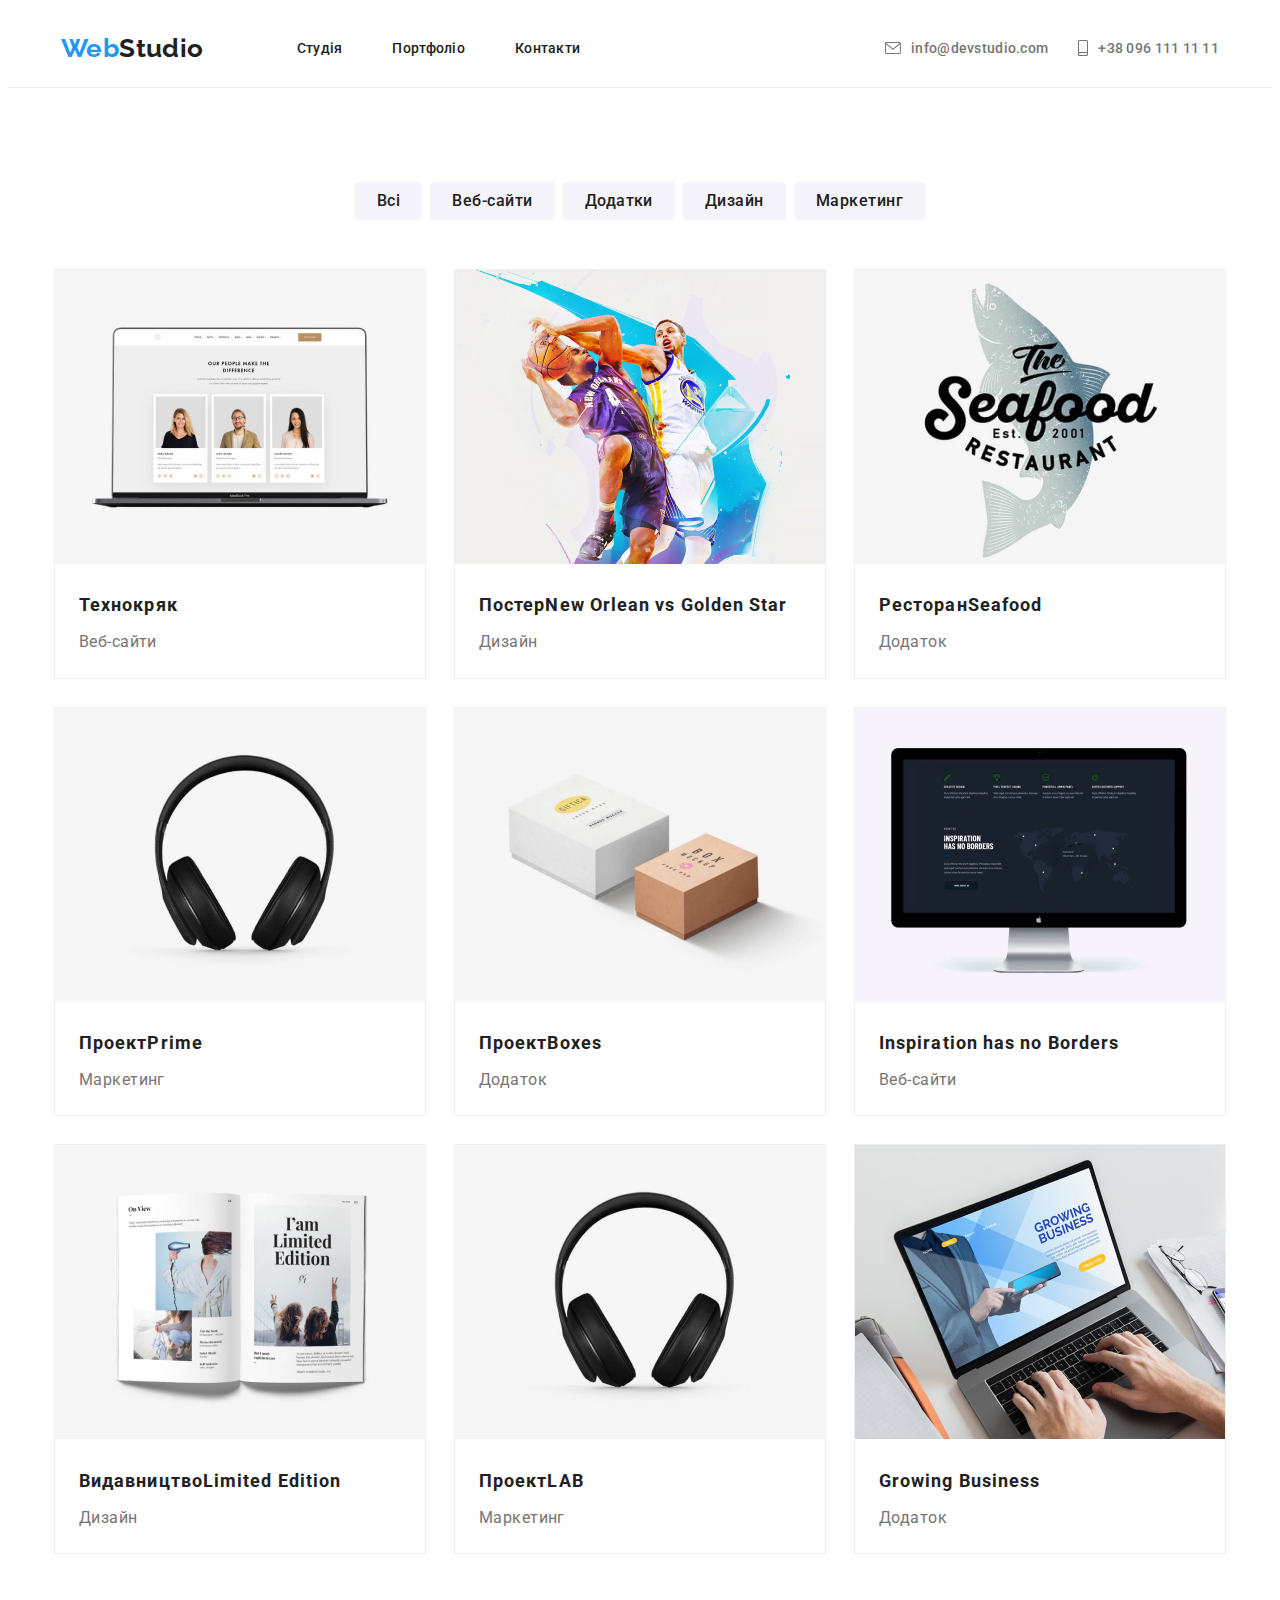
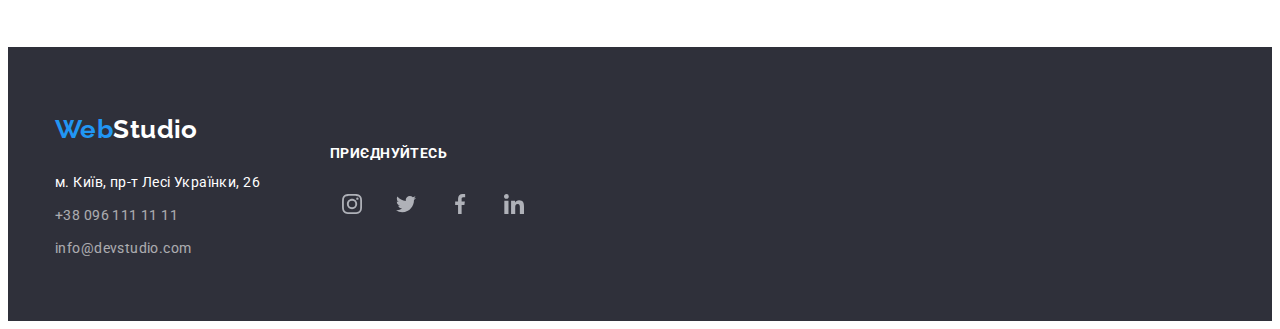
==== commit b535b627: "u" ====
--- a/portfolio.html
+++ b/portfolio.html
@@ -16,7 +16,7 @@
             <nav>
                 <ul class="site-nav list">
                     <li class="item-nav">
-                        <a href="./index.html"class="site-nav-link">Студія</a>
+                        <a href="./index.html" class="site-nav-link">Студія</a>
                     </li>
                     <li class="item-nav">
                         <a href="./portfolio.html" class="site-nav-link">Портфоліо</a>
@@ -125,7 +125,7 @@
                     </li>
                     <li class="portfolio-items-main">
                             <img src="./images/growing.jpg" width="370" alt="Growing Business" class="img">
-                            <div class="portfolio-items-text"></div>
+                            <div class="portfolio-items-text">
                                 <h3 class="portfolio-items-name" lang="en">Growing Business</h3>
                                 <p class="portfolio-items">Додаток</p>
                             </div>
@@ -149,6 +149,7 @@
                                 <a href=".info@devstudio.com" class="footer-contacts-text">info@devstudio.com</a>
                             </li>
                         </ul>
+                    </address>
                 </li>
                 <li class="footer-maine-li">
                     <a class="footer-header">Приєднуйтесь</a>
@@ -184,7 +185,6 @@
                     </ul>
                 </li>
             </ul>
-            </address>
         </div>
     </footer>
 </body>
--- a/css/styles.css
+++ b/css/styles.css
@@ -120,6 +120,10 @@
 
 .margin-contacts-nav {
     margin-left: 10px;
+}
+
+.icon-nav{
+    fill: currentColor;
 }
 
 .contacts-nav-link:hover, .contacts-nav-link:focus {
@@ -416,11 +420,6 @@
     color: var(--backround-color); opacity: 0.6;
 }
 
-.footer-contacts:hover, .footer-contacts:focus
- {
-    color: var(--accent-color)
-}
-
 .footer-header {
     font-weight: 700;
     text-transform: uppercase;
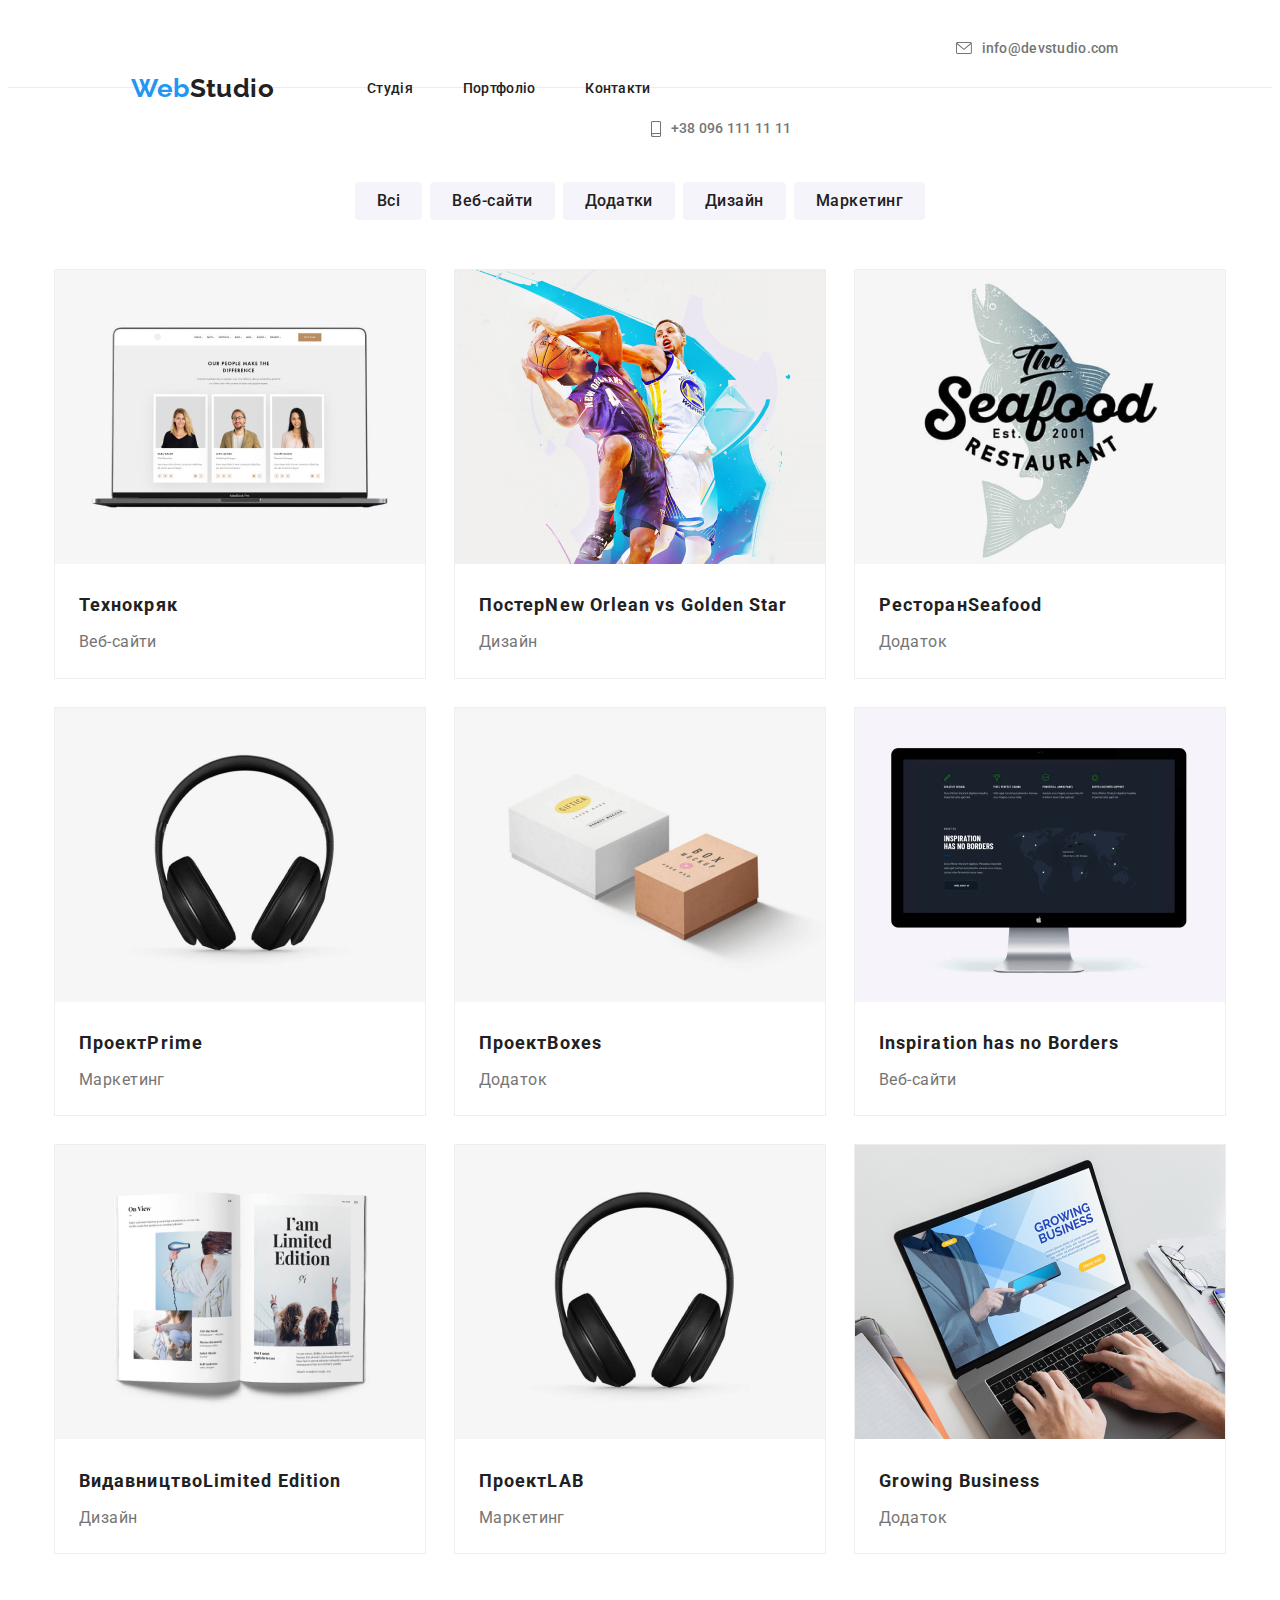
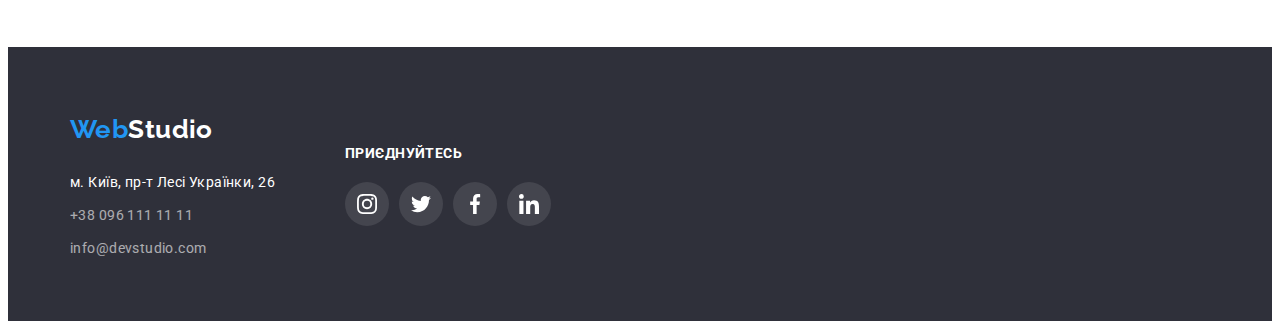
==== commit ed31d55c: "u" ====
--- a/portfolio.html
+++ b/portfolio.html
@@ -10,40 +10,49 @@
     <link rel="stylesheet" href="./css/styles.css" />
 </head>
 <body>
-    <header class="header-block">
-        <div class="main-header-block container">
-            <a href="./index.html" lang="en" class="logo-black"><span class="logo-web">Web</span>Studio</a>
-            <nav>
-                <ul class="site-nav list">
-                    <li class="item-nav">
-                        <a href="./index.html" class="site-nav-link">Студія</a>
-                    </li>
-                    <li class="item-nav">
-                        <a href="./portfolio.html" class="site-nav-link">Портфоліо</a>
-                    </li>
-                    <li class="item-nav">
-                        <a href="./index.html" class="site-nav-link">Контакти</a>
+    <header>
+        <div class="main-header-block">
+            <div class="container">
+                <ul class="header-main list">
+                    <li>
+                        <a href="./index.html" lang="en" class="logo-black"><span class="logo-web">Web</span>Studio</a>
+                    </li>                           
+                    <li>
+                        <nav>
+                            <ul class="site-nav list">
+                                <li class="item-nav">
+                                    <a href="./index.html" class="site-nav-link">Студія</a>
+                                </li>
+                                <li class="item-nav">
+                                    <a href="./portfolio.html" class="site-nav-link">Портфоліо</a>
+                                </li>
+                                <li class="item-nav">
+                                    <a href="./index.html" class="site-nav-link">Контакти</a>
+                                </li>
+                            </ul>
+                        </nav>
+                    <li>
+                        <ul class=" list">
+                            <li class="site-nav-item">
+                                <a href="mailto:info@devstudio.com" class="contacts-nav-link">
+                                    <svg class="icon-nav" width="16" height="12">
+                                        <use xlink:href="./images/sprite.svg#icon-mail"></use>
+                                    </svg>
+                                    <p class="margin-contacts-nav">info@devstudio.com</p>
+                                </a>
+                            </li>
+                            <li class="site-nav-item">
+                                <a href="tel:+380961111111" class="contacts-nav-link">
+                                    <svg class="icon-nav" width="10" height="16">
+                                        <use xlink:href="./images/sprite.svg#icon-phone"></use>
+                                    </svg>
+                                    <p class="margin-contacts-nav">+38 096 111 11 11</p>
+                                </a>
+                            </li>
+                        </ul>
                     </li>
                 </ul>
-            </nav>
-            <ul class="site-nav list">
-                <li class="site-nav-item">
-                    <a href="mailto:info@devstudio.com" class="contacts-nav-link">
-                        <svg class="icon-nav" width="16" height="12">
-                            <use xlink:href="./images/sprite.svg#icon-mail"></use>
-                        </svg>
-                        <p class="margin-contacts-nav">info@devstudio.com</p>
-                    </a>
-                </li>
-                <li class="site-nav-item">
-                    <a href="tel:+380961111111" class="contacts-nav-link">
-                        <svg class="icon-nav" width="10" height="16">
-                            <use xlink:href="./images/sprite.svg#icon-phone"></use>
-                        </svg>
-                        <p class="margin-contacts-nav">+38 096 111 11 11</p>
-                    </a>
-                </li>
-            </ul>
+            </div>
         </div>
     </header>
     <main>
@@ -155,28 +164,28 @@
                     <a class="footer-header">Приєднуйтесь</a>
                     <ul class="icon-social-networks-ul list">
                         <li class="icon-social-networks-li">
-                            <a class="icon-social-networks">
+                            <a href="https://www.instagram.com/" class="icon-social-networks">
                                 <svg class="icon-s-n" width="20" height="20">
                                     <use href="./images/sprite.svg#icon-instagram"></use>
                                 </svg>
                             </a>
                         </li>
                         <li class="icon-social-networks-li">
-                            <a class="icon-social-networks">
+                            <a href="https://twitter.com/" class="icon-social-networks">
                                 <svg class="icon-s-n" width="20" height="20">
                                     <use href="./images/sprite.svg#icon-twitter"></use>
                                 </svg>
                             </a>
                         </li>
                         <li class="icon-social-networks-li">
-                            <a class="icon-social-networks">
+                            <a href="https://www.facebook.com/" class="icon-social-networks">
                                 <svg class="icon-s-n" width="20" height="20">
                                     <use href="./images/sprite.svg#icon-facebook"></use>
                                 </svg>
                             </a>
                         </li>
                         <li class="icon-social-networks-li">
-                            <a class="icon-social-networks">
+                            <a href="https://www.linkedin.com/" class="icon-social-networks">
                                 <svg class="icon-s-n" width="20" height="20">
                                     <use href="./images/sprite.svg#icon-linkedin"></use>
                                 </svg>
--- a/css/styles.css
+++ b/css/styles.css
@@ -18,19 +18,22 @@
 }
 .container{
     width: 1200px;
+    padding-right: 15px;
+    padding-left: 15px;
     margin-left: auto;
     margin-right: auto;
 }
 
-.header-block {
+.main-header-block {
     height: 80px;
     border-bottom: 1px solid #ECECEC;
 }
 
-.main-header-block {
+.header-main{
     display: flex;
     justify-content: center;
     align-items: center;
+
 }
 
 .list{
@@ -192,12 +195,13 @@
 .advantages-main {
    padding-top: 94px;
  }
+ .we-doing {
+    margin-top: 50px;
+ }
 
 .we-doing, .our-advantages, .our-team  {
     display: flex;
     flex-wrap: wrap;
-    padding-left: 15px;
-    padding-right: 15px;
  }
 
 .icon-box {
@@ -225,10 +229,6 @@
     padding-bottom: 94px;
 }
 
- .we-doing-item{
-    margin-top: 50px;
-}
- 
 .we-doing-item:not(:last-child){
     margin-right: 30px;
     
@@ -340,8 +340,6 @@
     display: flex;
     flex-wrap: wrap;
     margin-top: 50px;
-    padding-left: 15px;
-    padding-right: 15px;
 }
 
 .icon-companis-li:not(:last-child) {
@@ -383,6 +381,20 @@
 
 .footer .icon-social-networks-ul{
     padding: 0px;
+    
+}
+
+.footer .icon-social-networks {
+    color: var(--backround-color);
+    background-color: rgba(255, 255, 255, 0.1);
+    border-radius: 50%;
+}
+
+.footer .icon-social-networks:hover ,
+.footer .icon-social-networks:focus  {
+    background-color: var(--accent-color);
+    border-radius: 50%;
+    color: var(--backround-color);
 }
 
 .footer-contacts {
@@ -471,8 +483,6 @@
     display: flex;
     flex-wrap: wrap;
     margin-top: 50px;
-    padding-right: 15px;
-    padding-left: 15px;
 }
 
 .portfolio-items-main {
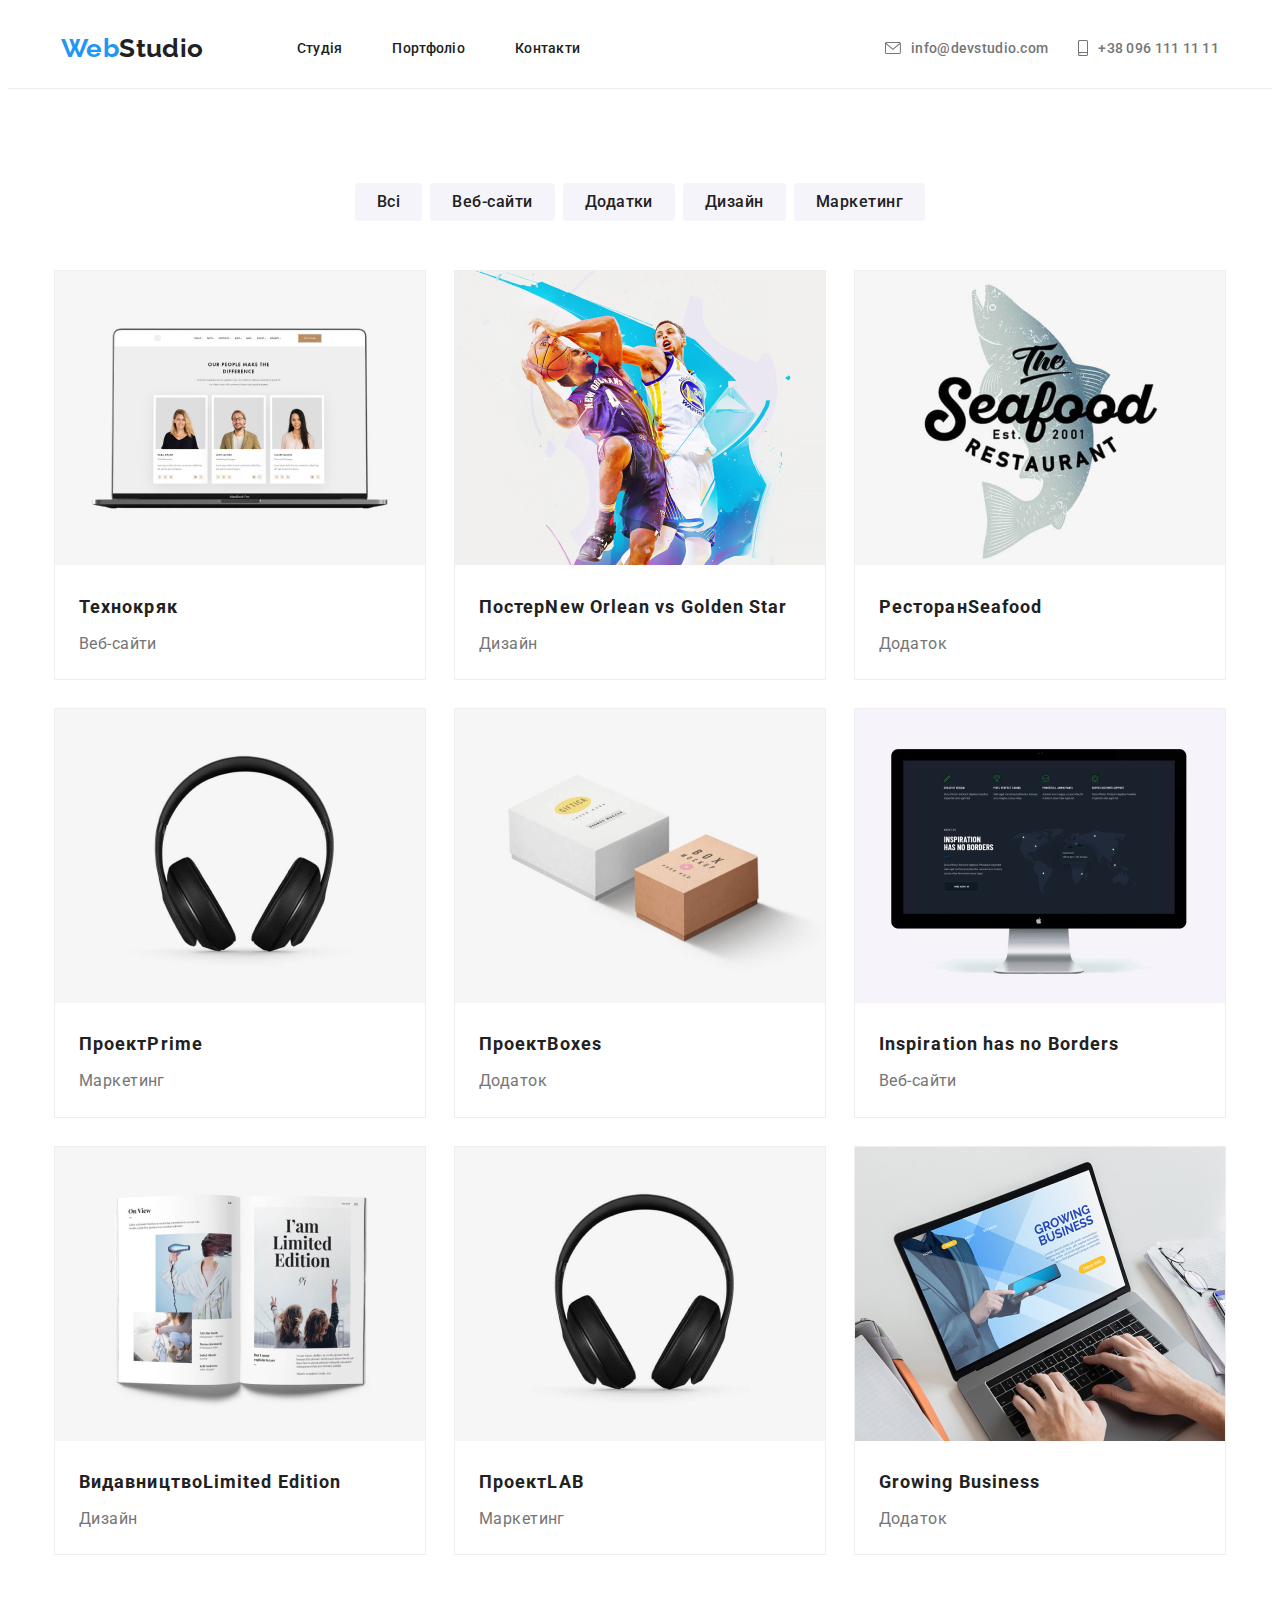
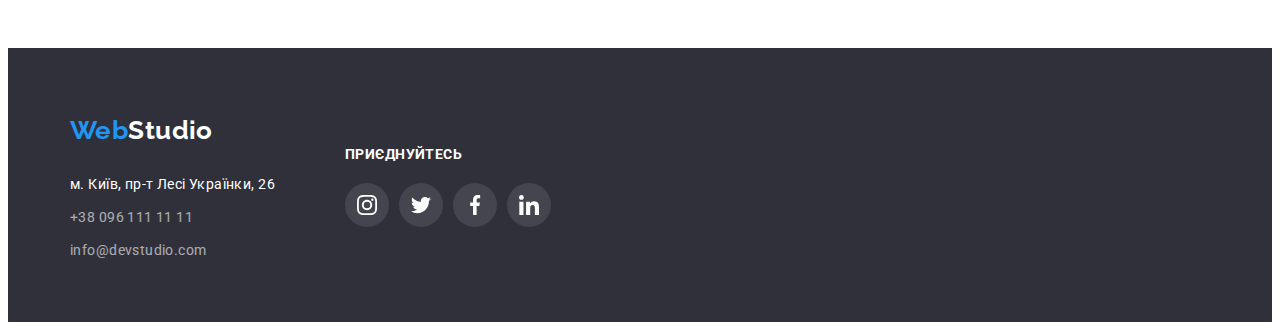
==== commit 677ce358: "u" ====
--- a/portfolio.html
+++ b/portfolio.html
@@ -32,7 +32,7 @@
                             </ul>
                         </nav>
                     <li>
-                        <ul class=" list">
+                        <ul class=" header-contact-ul list">
                             <li class="site-nav-item">
                                 <a href="mailto:info@devstudio.com" class="contacts-nav-link">
                                     <svg class="icon-nav" width="16" height="12">
--- a/css/styles.css
+++ b/css/styles.css
@@ -25,15 +25,16 @@
 }
 
 .main-header-block {
-    height: 80px;
     border-bottom: 1px solid #ECECEC;
+    display: flex;
+    justify-content: center;
+    align-items: center;
 }
 
 .header-main{
     display: flex;
     justify-content: center;
     align-items: center;
-
 }
 
 .list{
@@ -84,6 +85,10 @@
     margin-left:  93px;
  }
 
+ .site-nav-item {
+     display: flex;
+ }
+
 .site-nav-item:not(:last-child) {
     margin-right: 30px;
 }
@@ -110,6 +115,13 @@
     padding-top: 32px;
     padding-bottom: 32px;
 }
+
+.header-contact-ul {
+    display: flex;
+    justify-content: center;
+    align-items: center;
+}
+
 
 .contacts-nav-link {
     display: flex;
